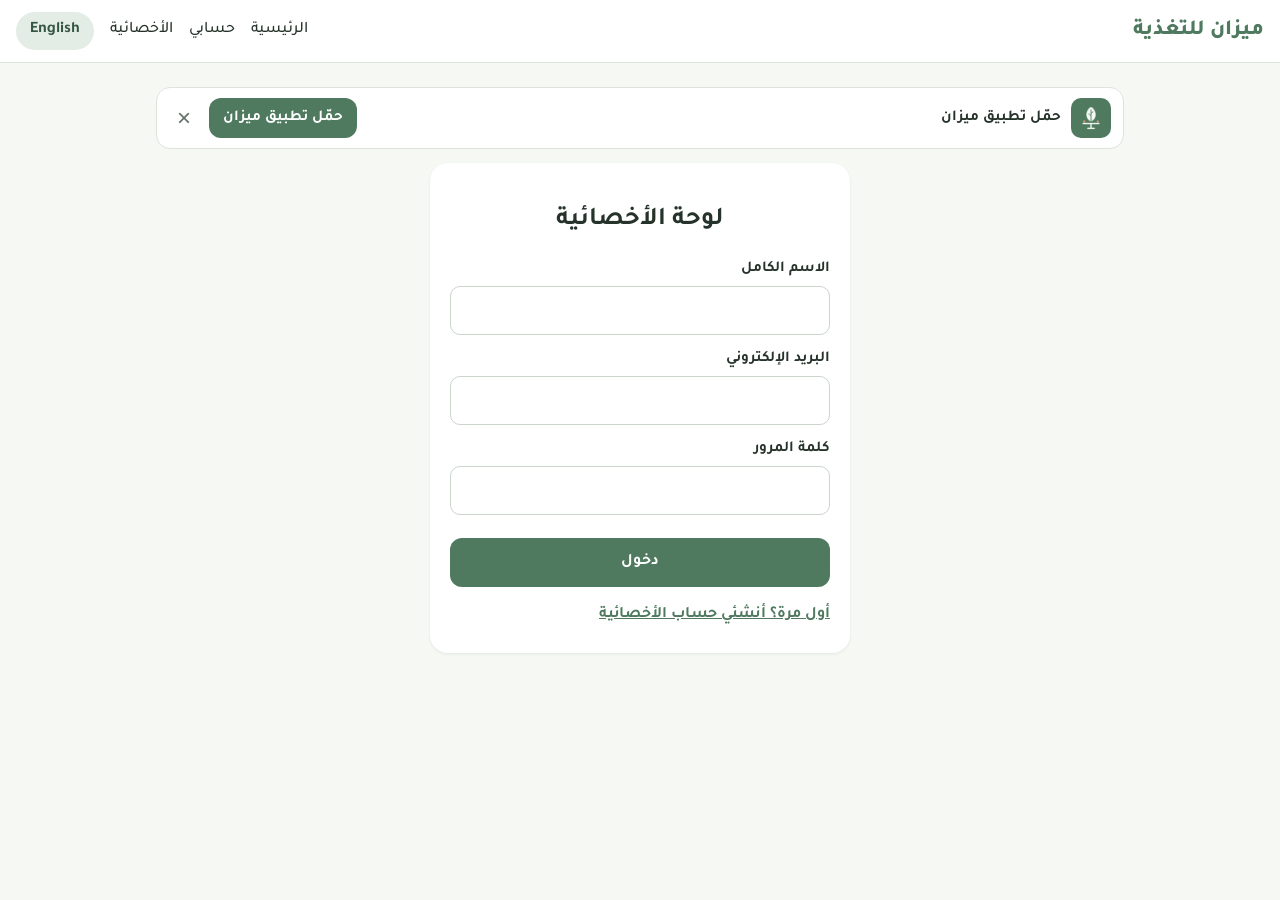
==== admin.html @ 1e6a0ca3 "Add files via upload" ====
<!DOCTYPE html>
<html lang="ar" dir="rtl">
<head>
  <meta charset="UTF-8">
  <meta name="viewport" content="width=device-width, initial-scale=1.0, viewport-fit=cover">
  <link rel="manifest" href="manifest.webmanifest">
  <meta name="theme-color" content="#4f7a5f">
  <meta name="apple-mobile-web-app-capable" content="yes">
  <meta name="mobile-web-app-capable" content="yes">
  <meta name="apple-mobile-web-app-status-bar-style" content="default">
  <meta name="apple-mobile-web-app-title" content="ميزان">
  <link rel="apple-touch-icon" href="icon-180.png">
  <link rel="icon" type="image/png" sizes="32x32" href="icon-32.png">
  <title>Dietitian | الأخصائية — Mizan Nutrition</title>
  <link rel="preconnect" href="https://fonts.googleapis.com">
  <link href="https://fonts.googleapis.com/css2?family=Tajawal:wght@400;500;700;800&display=swap" rel="stylesheet">
  <link rel="stylesheet" href="style.css">
</head>
<body>
  <header>
    <a class="logo" href="index.html" data-i18n="brand">ميزان للتغذية</a>
    <nav>
      <a href="index.html" data-i18n="nav_home">الرئيسية</a>
      <a href="portal.html" data-i18n="nav_portal">حسابي</a>
      <a href="admin.html" data-i18n="nav_admin">الأخصائية</a>
      <button class="lang-btn" id="lang-btn" data-i18n="lang_btn">English</button>
    </nav>
  </header>

  <main>
    <p class="muted loading" id="loading" hidden data-i18n="loading"></p>

    <!-- Dietitian sign in -->
    <div class="card login-box" id="pin-view">
      <h2 data-i18n="ad_title"></h2>
      <form id="admin-login" novalidate>
        <div class="field" id="a-name-field" hidden><label for="a-name" data-i18n="f_name"></label><input id="a-name" autocomplete="name"></div>
        <div class="field" style="margin-top:12px"><label for="a-email" data-i18n="f_email"></label><input id="a-email" type="email" autocomplete="email"></div>
        <div class="field" style="margin-top:12px"><label for="a-password" data-i18n="pw_label"></label><input id="a-password" type="password" autocomplete="current-password"></div>
        <p class="error" id="pin-err"></p>
        <button class="btn" style="width:100%" id="admin-submit" data-i18n="ad_enter"></button>
      </form>
      <button class="link-btn" id="toggle-signup" type="button" data-i18n="ad_need_account"></button>
    </div>

    <!-- Signed in, but not activated as the dietitian yet -->
    <div class="card login-box" id="not-admin" hidden>
      <h2 data-i18n="ad_title"></h2>
      <p class="note" data-i18n="ad_not_admin"></p>
      <button class="btn outline small admin-logout" data-i18n="pt_logout"></button>
    </div>

    <div id="admin-view" hidden>
      <div class="dash-head">
        <h2 data-i18n="ad_title" style="text-align:start;margin:0"></h2>
        <div class="btn-row">
          <button class="btn outline small" id="refresh-btn" data-i18n="ad_refresh"></button>
          <button class="btn outline small admin-logout" data-i18n="pt_logout"></button>
        </div>
      </div>
      <div class="tabs" role="tablist">
        <button class="tab active" data-tab="sched" data-i18n="tab_sched"></button>
        <button class="tab" data-tab="recipes" data-i18n="tab_recipes"></button>
        <button class="tab" data-tab="clients" data-i18n="tab_clients"></button>
      </div>
      <p class="note" id="admin-msg" hidden></p>

      <!-- Schedules -->
      <section class="tab-panel" id="tab-sched">
        <div class="sched-list" id="sched-list">
          <button class="add-card" id="add-sched-btn" aria-label="New schedule"><span class="plus">+</span><span data-i18n="ad_new_sched"></span></button>
        </div>
        <p class="muted" id="no-sched" data-i18n="ad_no_sched"></p>

        <div class="card" id="sched-editor" hidden>
          <h3 data-i18n="ad_new_sched" style="margin-top:0"></h3>
          <div class="form-grid">
            <div class="field"><label for="s-name" data-i18n="ad_sched_name"></label><input id="s-name" placeholder="1500 – Week 1"></div>
            <div class="field"><label for="s-kcal" data-i18n="ad_sched_kcal"></label><input id="s-kcal" type="number" min="1000" max="4000" step="50" value="1500"></div>
            <div class="field"><label for="s-days" data-i18n="ad_sched_days"></label><input id="s-days" type="number" min="1" max="14" value="7"></div>
          </div>
          <div class="btn-row" style="justify-content:flex-start;margin:14px 0">
            <button class="btn outline small" id="autofill-btn" data-i18n="ad_autofill"></button>
          </div>
          <p class="muted" style="font-size:.9rem" data-i18n="ad_portion_note"></p>
          <div id="days-editor" class="days-editor"></div>
          <p class="error" id="sched-err"></p>
          <div class="actions">
            <button class="btn outline" id="cancel-sched" data-i18n="ad_cancel"></button>
            <button class="btn" id="save-sched" data-i18n="ad_add_sched"></button>
          </div>
        </div>
      </section>

      <!-- Recipes -->
      <section class="tab-panel" id="tab-recipes" hidden>
        <div class="filter-row" id="recipe-filter"></div>
        <div class="recipe-grid" id="recipe-grid">
        </div>
        <div class="card" style="margin-top:16px">
          <h3 style="margin-top:0">+ <span data-i18n="ad_new_recipe"></span></h3>
          <div class="form-grid">
            <div class="field"><label for="r-name" data-i18n="ad_r_name"></label><input id="r-name"></div>
            <div class="field"><label for="r-meal" data-i18n="ad_r_meal"></label>
              <select id="r-meal"><option value="b" data-i18n="meal_b"></option><option value="l" data-i18n="meal_l"></option><option value="d" data-i18n="meal_d"></option><option value="s" data-i18n="meal_s"></option></select></div>
            <div class="field"><label for="r-kcal" data-i18n="ad_r_kcal"></label><input id="r-kcal" type="number" min="20" max="2000"></div>
            <div class="field"><label for="r-protein" data-i18n="ad_r_protein"></label><input id="r-protein" type="number" min="0" max="200"></div>
            <div class="field full"><label for="r-ing" data-i18n="ad_r_ing"></label><textarea id="r-ing"></textarea></div>
            <div class="field full"><label for="r-steps" data-i18n="ad_r_steps"></label><textarea id="r-steps"></textarea></div>
          </div>
          <p class="error" id="recipe-err"></p>
          <button class="btn" id="save-recipe" data-i18n="ad_save_recipe"></button>
        </div>
      </section>

      <!-- Clients -->
      <section class="tab-panel" id="tab-clients" hidden>
        <div id="clients-list">
          <div class="table-wrap"><table id="clients-table"></table></div>
          <p class="muted" id="no-clients" data-i18n="ad_no_clients"></p>
        </div>
        <div id="client-detail" hidden>
          <button class="btn outline small" id="detail-back" data-i18n="ad_back"></button>
          <div class="card pay-review" id="cd-pay" style="margin-top:12px" hidden>
            <h3 style="margin-top:0" data-i18n="ad_receipt"></h3>
            <div id="cd-pay-info"></div>
            <div id="cd-receipt"></div>
            <div class="btn-row" id="cd-pay-actions" style="justify-content:flex-start;margin-top:12px">
              <button class="btn" id="confirm-pay" data-i18n="ad_confirm_pay"></button>
              <button class="btn outline" id="reject-pay" data-i18n="ad_reject"></button>
            </div>
          </div>
          <div class="card" style="margin-top:12px">
            <h3 id="cd-name" style="margin-top:0"></h3>
            <div class="info-grid" id="cd-info"></div>
          </div>
          <div class="card" style="margin-top:12px">
            <h3 style="margin-top:0">InBody</h3>
            <p><span data-i18n="ib_last"></span>: <b id="cd-ib-last"></b> <span class="status-pill" id="cd-ib-pending" hidden data-i18n="ib_requested"></span></p>
            <div class="btn-row" style="justify-content:flex-start">
              <button class="btn" id="send-ib" data-i18n="ad_send_ib"></button>
              <a class="btn wa" id="wa-client" href="#" target="_blank" rel="noopener" data-i18n="ad_wa_client"></a>
            </div>
            <h4 data-i18n="ib_history"></h4>
            <div class="table-wrap"><table id="cd-ib-table"></table></div>
            <p class="muted" id="cd-ib-none" data-i18n="ib_none"></p>
          </div>
        </div>
      </section>

      <p class="demo-note" data-i18n="ad_demo"></p>
    </div>
  </main>

  <script src="i18n.js"></script>
  <script src="recipes.js"></script>
  <script src="db.js"></script>
  <script src="app.js"></script>
</body>
</html>
---- style.css ----
/* Mizan Nutrition styles */
:root {
  /* Layout: single centered column, sticky header, cards only for steps, packages and portal tiles */
  --green: #4f7a5f;
  --green-dark: #355643;
  --green-soft: #e3ede5;
  --cream: #f5f8f3;
  --card: #ffffff;
  --text: #26332b;
  --muted: #627168;
  --accent: #c9785a;
  --line: #dde4dc;
  --input-line: #cbd5cc;
  --on-green: #ffffff;
  --wa: #1fa855;
  --wa-dark: #188a45;
  --warn-bg: #fdf1e2;
  --warn-fg: #81531a;
  --error: #b5462e;
}
@media (prefers-color-scheme: dark) {
  :root:not([data-theme="light"]) {
    --green: #7fb08f; --green-dark: #a6cdb2; --green-soft: #22352a; --cream: #141a16; --card: #1c241f;
    --text: #e6ece7; --muted: #a2b0a6; --accent: #e09a7d; --line: #2e3a32; --input-line: #3b4a40;
    --on-green: #0f1a13; --wa: #2dbb66; --wa-dark: #25a258; --warn-bg: #3a2c19; --warn-fg: #f1cf9e; --error: #f08a72;
    color-scheme: dark;
  }
}
:root[data-theme="dark"] {
  --green: #7fb08f; --green-dark: #a6cdb2; --green-soft: #22352a; --cream: #141a16; --card: #1c241f;
  --text: #e6ece7; --muted: #a2b0a6; --accent: #e09a7d; --line: #2e3a32; --input-line: #3b4a40;
  --on-green: #0f1a13; --wa: #2dbb66; --wa-dark: #25a258; --warn-bg: #3a2c19; --warn-fg: #f1cf9e; --error: #f08a72;
  color-scheme: dark;
}
* { box-sizing: border-box; }
html { scroll-behavior: smooth; }
body::before { content: ""; position: fixed; inset: 0 0 auto; height: env(safe-area-inset-top, 0px); z-index: 10; background: var(--card); }
body {
  margin: 0;
  font-family: "Tajawal", "Segoe UI", Arial, sans-serif;
  background: var(--cream);
  color: var(--text);
  line-height: 1.6;
}
a { color: var(--green); }

header {
  background: var(--card);
  border-bottom: 1px solid var(--line);
  padding-block: 12px; padding-left: max(16px, env(safe-area-inset-left, 0px)); padding-right: max(16px, env(safe-area-inset-right, 0px));
  display: flex; flex-wrap: wrap; align-items: center; justify-content: space-between; gap: 10px;
  position: sticky; top: env(safe-area-inset-top, 0px); z-index: 10;
}
.logo { font-size: 1.35rem; font-weight: 800; color: var(--green); text-decoration: none; }
nav { display: flex; flex-wrap: wrap; align-items: center; gap: 6px 16px; }
nav a { color: var(--text); text-decoration: none; font-weight: 500; }
nav a:hover { color: var(--green); }
.lang-btn {
  background: var(--green-soft); color: var(--green-dark); border: none; border-radius: 20px;
  padding: 6px 14px; font: inherit; font-weight: 700; cursor: pointer;
}

main { max-width: 1000px; margin: 0 auto; padding-block: 24px 48px; padding-left: max(16px, env(safe-area-inset-left, 0px)); padding-right: max(16px, env(safe-area-inset-right, 0px)); }
section { margin: 40px 0; }
h1, h2, h3 { line-height: 1.3; }
h2 { font-size: 1.6rem; text-align: center; margin-bottom: 20px; }

.hero { text-align: center; padding: 40px 0 10px; }
.hero h1 { font-size: 2.4rem; margin: 0 0 12px; color: var(--green-dark); }
.hero p { font-size: 1.15rem; color: var(--muted); max-width: 620px; margin: 0 auto 24px; }
.btn-row { display: flex; flex-wrap: wrap; gap: 12px; justify-content: center; }

.btn {
  display: inline-block; background: var(--green); color: var(--on-green); border: none; border-radius: 12px;
  padding: 12px 22px; font: inherit; font-weight: 700; cursor: pointer; text-decoration: none; text-align: center;
}
.btn:hover { background: var(--green-dark); }
.btn.outline { background: transparent; color: var(--green); border: 2px solid var(--green); }
.btn.outline:hover { background: var(--green-soft); }
.btn.wa { background: var(--wa); }
.btn.wa:hover { background: var(--wa-dark); }
.btn.small { padding: 8px 14px; font-size: 0.95rem; }

.steps { display: grid; grid-template-columns: repeat(auto-fit, minmax(200px, 1fr)); gap: 16px; }
.card {
  background: var(--card); border-radius: 18px; padding: 20px;
  box-shadow: 0 1px 3px rgba(20,40,28,0.08);
}
.step-num {
  display: inline-flex; width: 34px; height: 34px; border-radius: 50%; align-items: center; justify-content: center;
  background: var(--green-soft); color: var(--green-dark); font-weight: 800;
}
.card h3 { margin: 10px 0 6px; }
.card p { margin: 0; color: var(--muted); }

.packages { display: grid; grid-template-columns: repeat(auto-fit, minmax(260px, 1fr)); gap: 18px; }
.package { position: relative; display: flex; flex-direction: column; gap: 10px; }
.package.featured { border: 2px solid var(--accent); }
.badge {
  position: absolute; top: -12px; inset-inline-end: 16px; background: var(--accent); color: var(--on-green);
  font-size: 0.8rem; font-weight: 700; padding: 3px 12px; border-radius: 20px;
}
.price { font-size: 2rem; font-weight: 800; color: var(--green-dark); }
.price small { font-size: 0.95rem; font-weight: 500; color: var(--muted); }
.features { list-style: none; padding: 0; margin: 0 0 10px; flex: 1; }
.features li { padding: 4px 0; }
.features li::before { content: "✓"; color: var(--green); font-weight: 800; margin-inline-end: 8px; }

.about { display: flex; gap: 20px; align-items: center; flex-wrap: wrap; }
.avatar {
  width: 110px; height: 110px; border-radius: 50%; background: var(--green-soft);
  display: flex; align-items: center; justify-content: center; font-size: 3rem; flex-shrink: 0;
}
.about p { flex: 1; min-width: 220px; margin: 0; }

footer { text-align: center; padding: 24px 16px; font-size: 0.85rem; color: var(--muted); border-top: 1px solid var(--line); }

/* Forms */
.progress { display: flex; gap: 6px; margin-bottom: 20px; flex-wrap: wrap; }
.progress span {
  flex: 1; min-width: 70px; text-align: center; font-size: 0.85rem; padding: 6px 4px; border-radius: 10px;
  background: var(--line); color: var(--muted);
}
.progress span.active { background: var(--green); color: var(--on-green); font-weight: 700; }
.progress span.done { background: var(--green-soft); color: var(--green-dark); }

.form-grid { display: grid; grid-template-columns: repeat(auto-fit, minmax(220px, 1fr)); gap: 14px; }
.field { display: flex; flex-direction: column; gap: 4px; }
.field.full { grid-column: 1 / -1; }
label { font-weight: 600; font-size: 0.95rem; }
input, select, textarea {
  width: 100%; padding: 11px 12px; border: 1px solid var(--input-line); border-radius: 10px; font: inherit; background: var(--card); color: var(--text);
}
textarea { min-height: 70px; resize: vertical; }
input:focus, select:focus, textarea:focus { outline: 2px solid var(--green-soft); border-color: var(--green); }
.radio-row { display: flex; gap: 10px; flex-wrap: wrap; }
.radio-row label { font-weight: 500; display: flex; align-items: center; gap: 6px; }
.radio-row input { width: auto; }

.step { display: none; }
.step.show { display: block; }
.actions { display: flex; gap: 10px; justify-content: space-between; margin-top: 20px; flex-wrap: wrap; }
.error { color: var(--error); font-weight: 600; min-height: 1.4em; margin: 10px 0 0; }

.result { text-align: center; }
.kcal { font-size: 3rem; font-weight: 800; color: var(--green-dark); margin: 6px 0 0; }
.muted { color: var(--muted); }
.note { background: var(--green-soft); border-radius: 12px; padding: 10px 14px; margin-top: 14px; }
.demo-note { background: var(--warn-bg); color: var(--warn-fg); border-radius: 12px; padding: 10px 14px; font-size: 0.9rem; margin-top: 14px; }

.pick { cursor: pointer; border: 2px solid transparent; }
.pick.selected { border-color: var(--green); background: var(--green-soft); }
.pay-option { display: flex; align-items: center; gap: 10px; padding: 14px; margin-bottom: 10px; }
.pay-option input { width: auto; }

/* Portal */
.dash-head { display: flex; justify-content: space-between; align-items: center; flex-wrap: wrap; gap: 10px; }
.dash-grid { display: grid; grid-template-columns: repeat(auto-fit, minmax(220px, 1fr)); gap: 14px; margin-top: 14px; }
.stat { font-size: 1.3rem; font-weight: 800; color: var(--green-dark); }
.status-pill { display: inline-block; background: var(--warn-bg); color: var(--warn-fg); border-radius: 20px; padding: 4px 12px; font-weight: 600; font-size: 0.9rem; }
.table-wrap { overflow-x: auto; }
table { width: 100%; border-collapse: collapse; min-width: 520px; }
th, td { border: 1px solid var(--line); padding: 8px; text-align: center; font-size: 0.9rem; }
th { background: var(--green-soft); }
td { color: var(--muted); }
.login-box { max-width: 420px; margin: 0 auto; }

@media (max-width: 600px) {
  .hero h1 { font-size: 1.9rem; }
  header { justify-content: center; }
}

:focus-visible { outline: 3px solid var(--accent); outline-offset: 2px; }
@media (prefers-reduced-motion: reduce) { html { scroll-behavior: auto; } }

/* ===== Client home, schedules, dietitian page ===== */
.small-label { font-size: .8rem; text-transform: none; letter-spacing: .02em; margin: 0 0 2px; }
.progress-top { display: grid; grid-template-columns: repeat(auto-fit, minmax(140px, 1fr)); gap: 12px; }
.progress-top .stat { margin: 0; font-variant-numeric: tabular-nums; }
.bar { height: 10px; background: var(--green-soft); border-radius: 10px; overflow: hidden; margin-top: 14px; }
.bar-fill { height: 100%; width: 0; background: var(--green); border-radius: 10px; transition: width .4s ease; }

.next-meal { margin-top: 14px; border: 2px solid var(--green); }
.eyebrow { margin: 0; font-size: .8rem; font-weight: 700; letter-spacing: .06em; text-transform: uppercase; color: var(--accent); }
.meal-type { margin: 6px 0 0; font-weight: 700; color: var(--green); font-size: .9rem; }
.next-meal h3 { font-size: 1.4rem; margin: 2px 0 4px; }
.meal-meta { margin: 0 0 8px; color: var(--muted); font-variant-numeric: tabular-nums; }
details { border-top: 1px solid var(--line); padding: 8px 0; }
summary { cursor: pointer; font-weight: 700; }
details p { margin: 6px 0 0; color: var(--text); }
.finished { margin-top: 14px; text-align: center; }

.meal-list { list-style: none; padding: 0; margin: 0; display: grid; gap: 8px; }
.meal-list li { display: flex; align-items: center; gap: 10px; padding: 10px 12px; border-radius: 12px; background: var(--cream); }
.meal-list li.is-next { background: var(--green-soft); }
.meal-list li.is-done .grow, .meal-list li.is-skip .grow { color: var(--muted); }
.meal-list .grow { flex: 1; min-width: 0; }
.tag { font-size: .8rem; font-weight: 700; padding: 2px 10px; border-radius: 20px; background: var(--card); color: var(--muted); white-space: nowrap; }
.is-next .tag { background: var(--green); color: var(--on-green); }

.sched-list { display: grid; grid-template-columns: repeat(auto-fit, minmax(240px, 1fr)); gap: 14px; }
.sched-card h3 { margin: 0 0 4px; }
.sched-card .stat { margin: 0; }
.sched-card .btn { margin-top: 10px; }
.mini-meals { list-style: none; padding: 0; margin: 4px 0 0; font-size: .9rem; color: var(--muted); }
.add-card {
  display: flex; flex-direction: column; align-items: center; justify-content: center; gap: 6px; min-height: 150px;
  background: transparent; border: 2px dashed var(--green); border-radius: 18px; color: var(--green); font: inherit; font-weight: 700; cursor: pointer;
}
.add-card:hover { background: var(--green-soft); }
.add-card .plus { font-size: 2.6rem; line-height: 1; }

.tabs { display: flex; gap: 8px; flex-wrap: wrap; margin-bottom: 16px; border-bottom: 1px solid var(--line); }
.tab { background: none; border: none; font: inherit; font-weight: 700; color: var(--muted); padding: 10px 14px; cursor: pointer; border-bottom: 3px solid transparent; }
.tab.active { color: var(--green-dark); border-bottom-color: var(--green); }
.filter-row { display: flex; gap: 8px; flex-wrap: wrap; margin-bottom: 14px; }
.chip { background: var(--card); border: 1px solid var(--line); color: var(--text); border-radius: 20px; padding: 6px 14px; font: inherit; cursor: pointer; }
.chip.active { background: var(--green); color: var(--on-green); border-color: var(--green); }
.recipe-grid { display: grid; grid-template-columns: repeat(auto-fill, minmax(230px, 1fr)); gap: 12px; }
.recipe h4 { margin: 2px 0 4px; }
#sched-editor { margin-top: 16px; }
.days-editor { display: grid; gap: 12px; margin-top: 10px; }
.day-box { border: 1px solid var(--line); border-radius: 14px; padding: 12px; }
.day-head { display: flex; justify-content: space-between; flex-wrap: wrap; gap: 6px; margin-bottom: 8px; font-variant-numeric: tabular-nums; }
#clients-table td { color: var(--text); }
#clients-table select { min-width: 150px; padding: 6px; }
.info-grid { display: grid; grid-template-columns: repeat(auto-fit, minmax(160px, 1fr)); gap: 10px; }

.rule-card { border-inline-start: 4px solid var(--accent); }
.check { display: flex; gap: 8px; align-items: flex-start; font-weight: 600; }
.check input { width: auto; margin-top: 5px; }
.ib-alert { margin-top: 14px; border: 2px solid var(--accent); background: var(--warn-bg); }

/* Install-app banner */
.install-bar { display: flex; align-items: center; gap: 10px; background: var(--card); border: 1px solid var(--line); border-radius: 14px; padding: 10px 12px; margin-bottom: 14px; }
.install-bar img { border-radius: 10px; flex-shrink: 0; }
.install-bar .grow { flex: 1; min-width: 0; font-weight: 600; font-size: .95rem; }
.install-close { background: none; border: none; font-size: 1.5rem; line-height: 1; color: var(--muted); cursor: pointer; padding: 4px 8px; }
@media (display-mode: standalone) { header { padding-top: max(12px, env(safe-area-inset-top, 0px)); } }

/* Bank transfer */
.amount-box { font-size: 1.3rem; background: var(--green-soft); border-radius: 12px; padding: 10px 14px; display: inline-block; font-variant-numeric: tabular-nums; }
.pay-steps { padding-inline-start: 20px; margin: 14px 0; display: grid; gap: 4px; }
.bank-card { border: 1px dashed var(--green); border-radius: 14px; padding: 14px; display: grid; gap: 10px; }
.bank-row { display: flex; flex-wrap: wrap; align-items: center; gap: 4px 12px; }
.bank-row .small-label { width: 100%; margin: 0; }
.iban { font-size: 1.05rem; letter-spacing: .04em; overflow-wrap: anywhere; font-variant-numeric: tabular-nums; }
#copy-amount { justify-self: start; }
.receipt-preview { max-width: 220px; max-height: 260px; border-radius: 10px; margin-top: 8px; border: 1px solid var(--line); object-fit: contain; }
.receipt-full { max-width: 100%; max-height: 520px; border-radius: 12px; border: 1px solid var(--line); display: block; }
.status-pill.bad { background: var(--error); color: var(--on-green); }
.pay-review { border: 2px solid var(--accent); }
.link-btn { background: none; border: none; color: var(--green); font: inherit; font-weight: 700; cursor: pointer; margin-top: 12px; padding: 4px 0; text-decoration: underline; }
.loading { text-align: center; }
.btn.is-busy { opacity: .6; cursor: progress; }
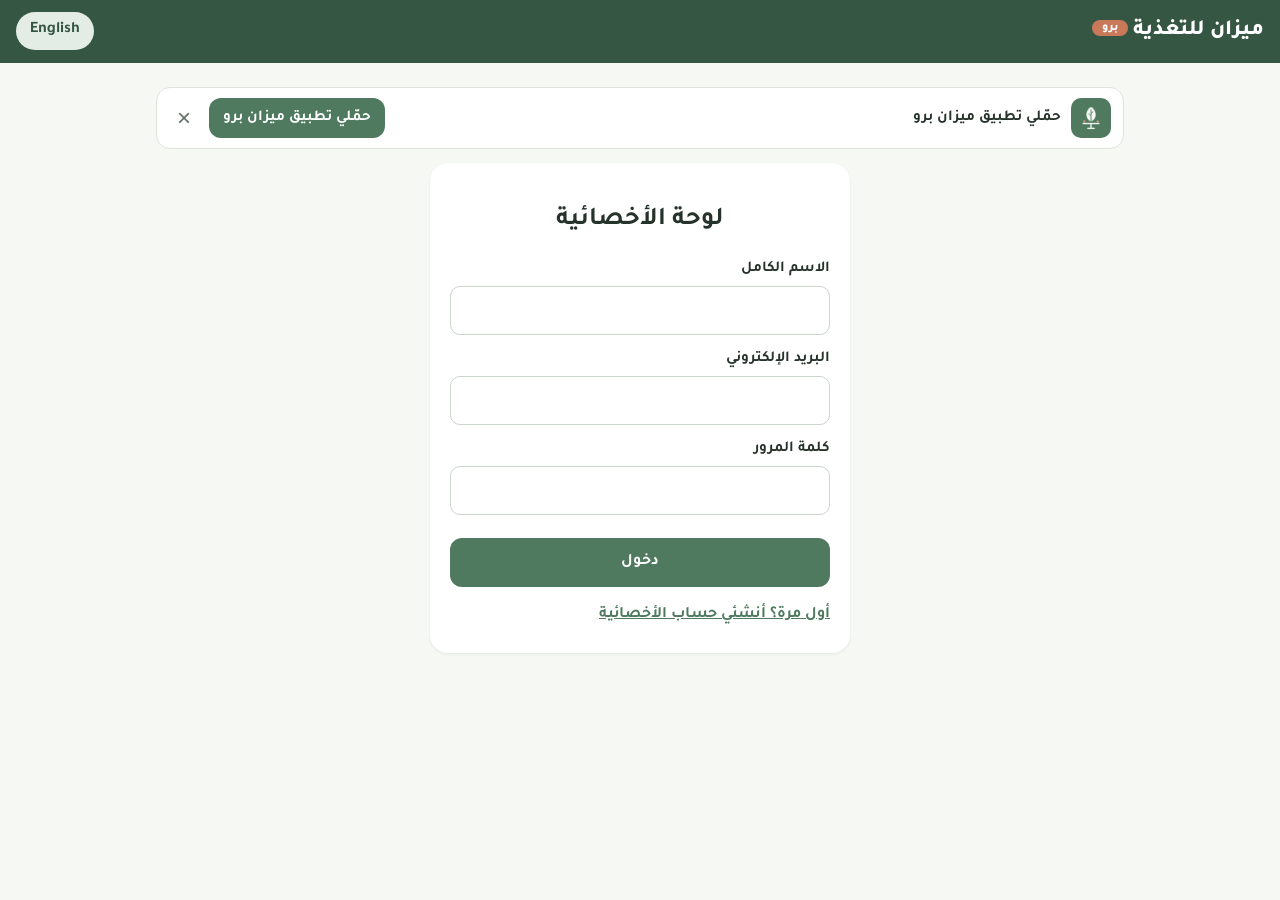
==== commit f659efc9: "Add files via upload" ====
--- a/admin.html
+++ b/admin.html
@@ -1,160 +1 @@
-<!DOCTYPE html>
-<html lang="ar" dir="rtl">
-<head>
-  <meta charset="UTF-8">
-  <meta name="viewport" content="width=device-width, initial-scale=1.0, viewport-fit=cover">
-  <link rel="manifest" href="manifest.webmanifest">
-  <meta name="theme-color" content="#4f7a5f">
-  <meta name="apple-mobile-web-app-capable" content="yes">
-  <meta name="mobile-web-app-capable" content="yes">
-  <meta name="apple-mobile-web-app-status-bar-style" content="default">
-  <meta name="apple-mobile-web-app-title" content="ميزان">
-  <link rel="apple-touch-icon" href="icon-180.png">
-  <link rel="icon" type="image/png" sizes="32x32" href="icon-32.png">
-  <title>Dietitian | الأخصائية — Mizan Nutrition</title>
-  <link rel="preconnect" href="https://fonts.googleapis.com">
-  <link href="https://fonts.googleapis.com/css2?family=Tajawal:wght@400;500;700;800&display=swap" rel="stylesheet">
-  <link rel="stylesheet" href="style.css">
-</head>
-<body>
-  <header>
-    <a class="logo" href="index.html" data-i18n="brand">ميزان للتغذية</a>
-    <nav>
-      <a href="index.html" data-i18n="nav_home">الرئيسية</a>
-      <a href="portal.html" data-i18n="nav_portal">حسابي</a>
-      <a href="admin.html" data-i18n="nav_admin">الأخصائية</a>
-      <button class="lang-btn" id="lang-btn" data-i18n="lang_btn">English</button>
-    </nav>
-  </header>
-
-  <main>
-    <p class="muted loading" id="loading" hidden data-i18n="loading"></p>
-
-    <!-- Dietitian sign in -->
-    <div class="card login-box" id="pin-view">
-      <h2 data-i18n="ad_title"></h2>
-      <form id="admin-login" novalidate>
-        <div class="field" id="a-name-field" hidden><label for="a-name" data-i18n="f_name"></label><input id="a-name" autocomplete="name"></div>
-        <div class="field" style="margin-top:12px"><label for="a-email" data-i18n="f_email"></label><input id="a-email" type="email" autocomplete="email"></div>
-        <div class="field" style="margin-top:12px"><label for="a-password" data-i18n="pw_label"></label><input id="a-password" type="password" autocomplete="current-password"></div>
-        <p class="error" id="pin-err"></p>
-        <button class="btn" style="width:100%" id="admin-submit" data-i18n="ad_enter"></button>
-      </form>
-      <button class="link-btn" id="toggle-signup" type="button" data-i18n="ad_need_account"></button>
-    </div>
-
-    <!-- Signed in, but not activated as the dietitian yet -->
-    <div class="card login-box" id="not-admin" hidden>
-      <h2 data-i18n="ad_title"></h2>
-      <p class="note" data-i18n="ad_not_admin"></p>
-      <button class="btn outline small admin-logout" data-i18n="pt_logout"></button>
-    </div>
-
-    <div id="admin-view" hidden>
-      <div class="dash-head">
-        <h2 data-i18n="ad_title" style="text-align:start;margin:0"></h2>
-        <div class="btn-row">
-          <button class="btn outline small" id="refresh-btn" data-i18n="ad_refresh"></button>
-          <button class="btn outline small admin-logout" data-i18n="pt_logout"></button>
-        </div>
-      </div>
-      <div class="tabs" role="tablist">
-        <button class="tab active" data-tab="sched" data-i18n="tab_sched"></button>
-        <button class="tab" data-tab="recipes" data-i18n="tab_recipes"></button>
-        <button class="tab" data-tab="clients" data-i18n="tab_clients"></button>
-      </div>
-      <p class="note" id="admin-msg" hidden></p>
-
-      <!-- Schedules -->
-      <section class="tab-panel" id="tab-sched">
-        <div class="sched-list" id="sched-list">
-          <button class="add-card" id="add-sched-btn" aria-label="New schedule"><span class="plus">+</span><span data-i18n="ad_new_sched"></span></button>
-        </div>
-        <p class="muted" id="no-sched" data-i18n="ad_no_sched"></p>
-
-        <div class="card" id="sched-editor" hidden>
-          <h3 data-i18n="ad_new_sched" style="margin-top:0"></h3>
-          <div class="form-grid">
-            <div class="field"><label for="s-name" data-i18n="ad_sched_name"></label><input id="s-name" placeholder="1500 – Week 1"></div>
-            <div class="field"><label for="s-kcal" data-i18n="ad_sched_kcal"></label><input id="s-kcal" type="number" min="1000" max="4000" step="50" value="1500"></div>
-            <div class="field"><label for="s-days" data-i18n="ad_sched_days"></label><input id="s-days" type="number" min="1" max="14" value="7"></div>
-          </div>
-          <div class="btn-row" style="justify-content:flex-start;margin:14px 0">
-            <button class="btn outline small" id="autofill-btn" data-i18n="ad_autofill"></button>
-          </div>
-          <p class="muted" style="font-size:.9rem" data-i18n="ad_portion_note"></p>
-          <div id="days-editor" class="days-editor"></div>
-          <p class="error" id="sched-err"></p>
-          <div class="actions">
-            <button class="btn outline" id="cancel-sched" data-i18n="ad_cancel"></button>
-            <button class="btn" id="save-sched" data-i18n="ad_add_sched"></button>
-          </div>
-        </div>
-      </section>
-
-      <!-- Recipes -->
-      <section class="tab-panel" id="tab-recipes" hidden>
-        <div class="filter-row" id="recipe-filter"></div>
-        <div class="recipe-grid" id="recipe-grid">
-        </div>
-        <div class="card" style="margin-top:16px">
-          <h3 style="margin-top:0">+ <span data-i18n="ad_new_recipe"></span></h3>
-          <div class="form-grid">
-            <div class="field"><label for="r-name" data-i18n="ad_r_name"></label><input id="r-name"></div>
-            <div class="field"><label for="r-meal" data-i18n="ad_r_meal"></label>
-              <select id="r-meal"><option value="b" data-i18n="meal_b"></option><option value="l" data-i18n="meal_l"></option><option value="d" data-i18n="meal_d"></option><option value="s" data-i18n="meal_s"></option></select></div>
-            <div class="field"><label for="r-kcal" data-i18n="ad_r_kcal"></label><input id="r-kcal" type="number" min="20" max="2000"></div>
-            <div class="field"><label for="r-protein" data-i18n="ad_r_protein"></label><input id="r-protein" type="number" min="0" max="200"></div>
-            <div class="field full"><label for="r-ing" data-i18n="ad_r_ing"></label><textarea id="r-ing"></textarea></div>
-            <div class="field full"><label for="r-steps" data-i18n="ad_r_steps"></label><textarea id="r-steps"></textarea></div>
-          </div>
-          <p class="error" id="recipe-err"></p>
-          <button class="btn" id="save-recipe" data-i18n="ad_save_recipe"></button>
-        </div>
-      </section>
-
-      <!-- Clients -->
-      <section class="tab-panel" id="tab-clients" hidden>
-        <div id="clients-list">
-          <div class="table-wrap"><table id="clients-table"></table></div>
-          <p class="muted" id="no-clients" data-i18n="ad_no_clients"></p>
-        </div>
-        <div id="client-detail" hidden>
-          <button class="btn outline small" id="detail-back" data-i18n="ad_back"></button>
-          <div class="card pay-review" id="cd-pay" style="margin-top:12px" hidden>
-            <h3 style="margin-top:0" data-i18n="ad_receipt"></h3>
-            <div id="cd-pay-info"></div>
-            <div id="cd-receipt"></div>
-            <div class="btn-row" id="cd-pay-actions" style="justify-content:flex-start;margin-top:12px">
-              <button class="btn" id="confirm-pay" data-i18n="ad_confirm_pay"></button>
-              <button class="btn outline" id="reject-pay" data-i18n="ad_reject"></button>
-            </div>
-          </div>
-          <div class="card" style="margin-top:12px">
-            <h3 id="cd-name" style="margin-top:0"></h3>
-            <div class="info-grid" id="cd-info"></div>
-          </div>
-          <div class="card" style="margin-top:12px">
-            <h3 style="margin-top:0">InBody</h3>
-            <p><span data-i18n="ib_last"></span>: <b id="cd-ib-last"></b> <span class="status-pill" id="cd-ib-pending" hidden data-i18n="ib_requested"></span></p>
-            <div class="btn-row" style="justify-content:flex-start">
-              <button class="btn" id="send-ib" data-i18n="ad_send_ib"></button>
-              <a class="btn wa" id="wa-client" href="#" target="_blank" rel="noopener" data-i18n="ad_wa_client"></a>
-            </div>
-            <h4 data-i18n="ib_history"></h4>
-            <div class="table-wrap"><table id="cd-ib-table"></table></div>
-            <p class="muted" id="cd-ib-none" data-i18n="ib_none"></p>
-          </div>
-        </div>
-      </section>
-
-      <p class="demo-note" data-i18n="ad_demo"></p>
-    </div>
-  </main>
-
-  <script src="i18n.js"></script>
-  <script src="recipes.js"></script>
-  <script src="db.js"></script>
-  <script src="app.js"></script>
-</body>
-</html>
+<!DOCTYPE html><html lang="ar"><head><meta charset="UTF-8"><meta http-equiv="refresh" content="0; url=dietitian.html"><title>Mizan Pro</title></head><body><a href="dietitian.html">dietitian.html</a></body></html>
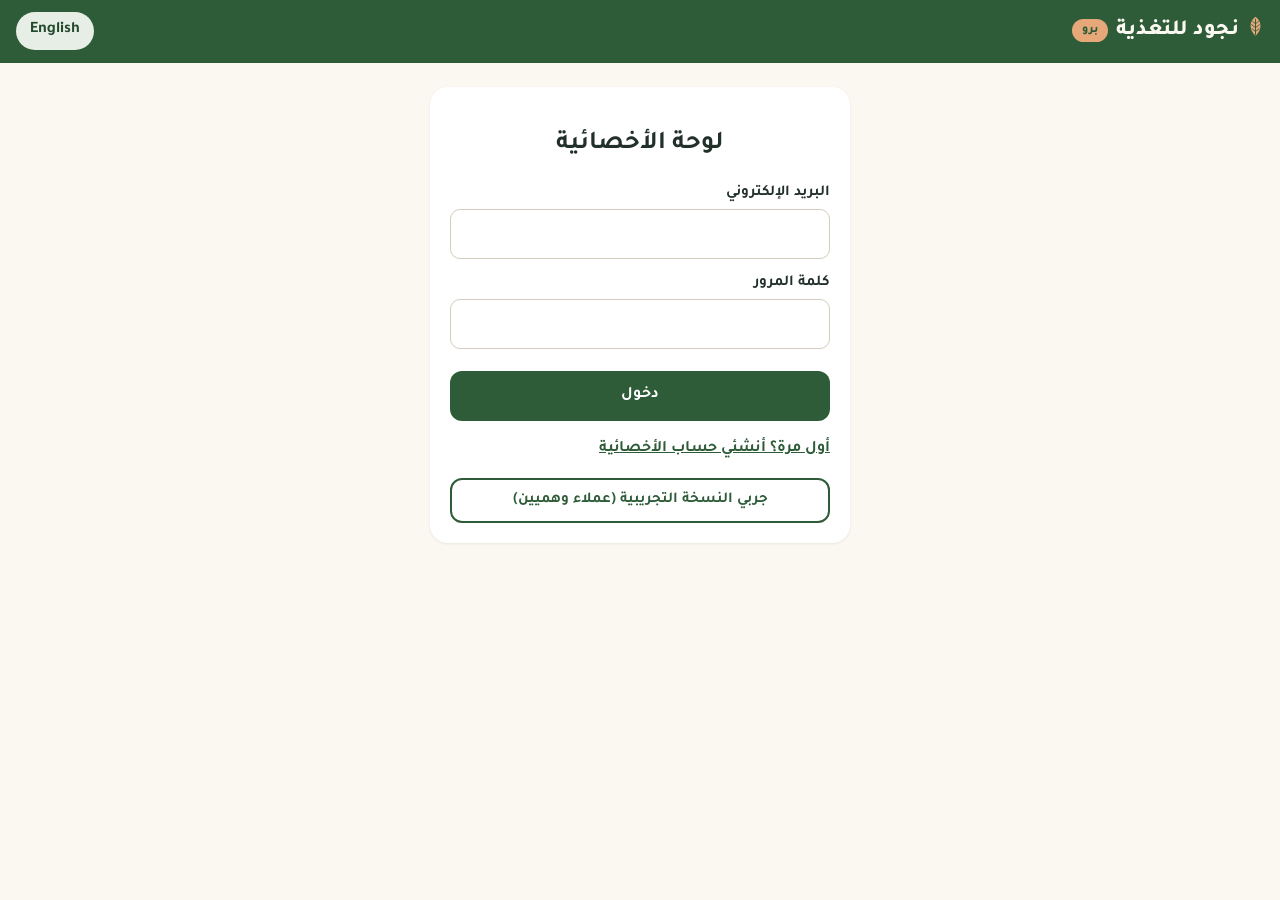
==== commit 6b46e053: "Add files via upload" ====
--- a/admin.html
+++ b/admin.html
@@ -1 +1 @@
-<!DOCTYPE html><html lang="ar"><head><meta charset="UTF-8"><meta http-equiv="refresh" content="0; url=dietitian.html"><title>Mizan Pro</title></head><body><a href="dietitian.html">dietitian.html</a></body></html>
+<!DOCTYPE html><html lang="ar"><head><meta charset="UTF-8"><meta http-equiv="refresh" content="0; url=dietitian.html"><title>Nojood Pro</title></head><body><a href="dietitian.html">dietitian.html</a></body></html>
